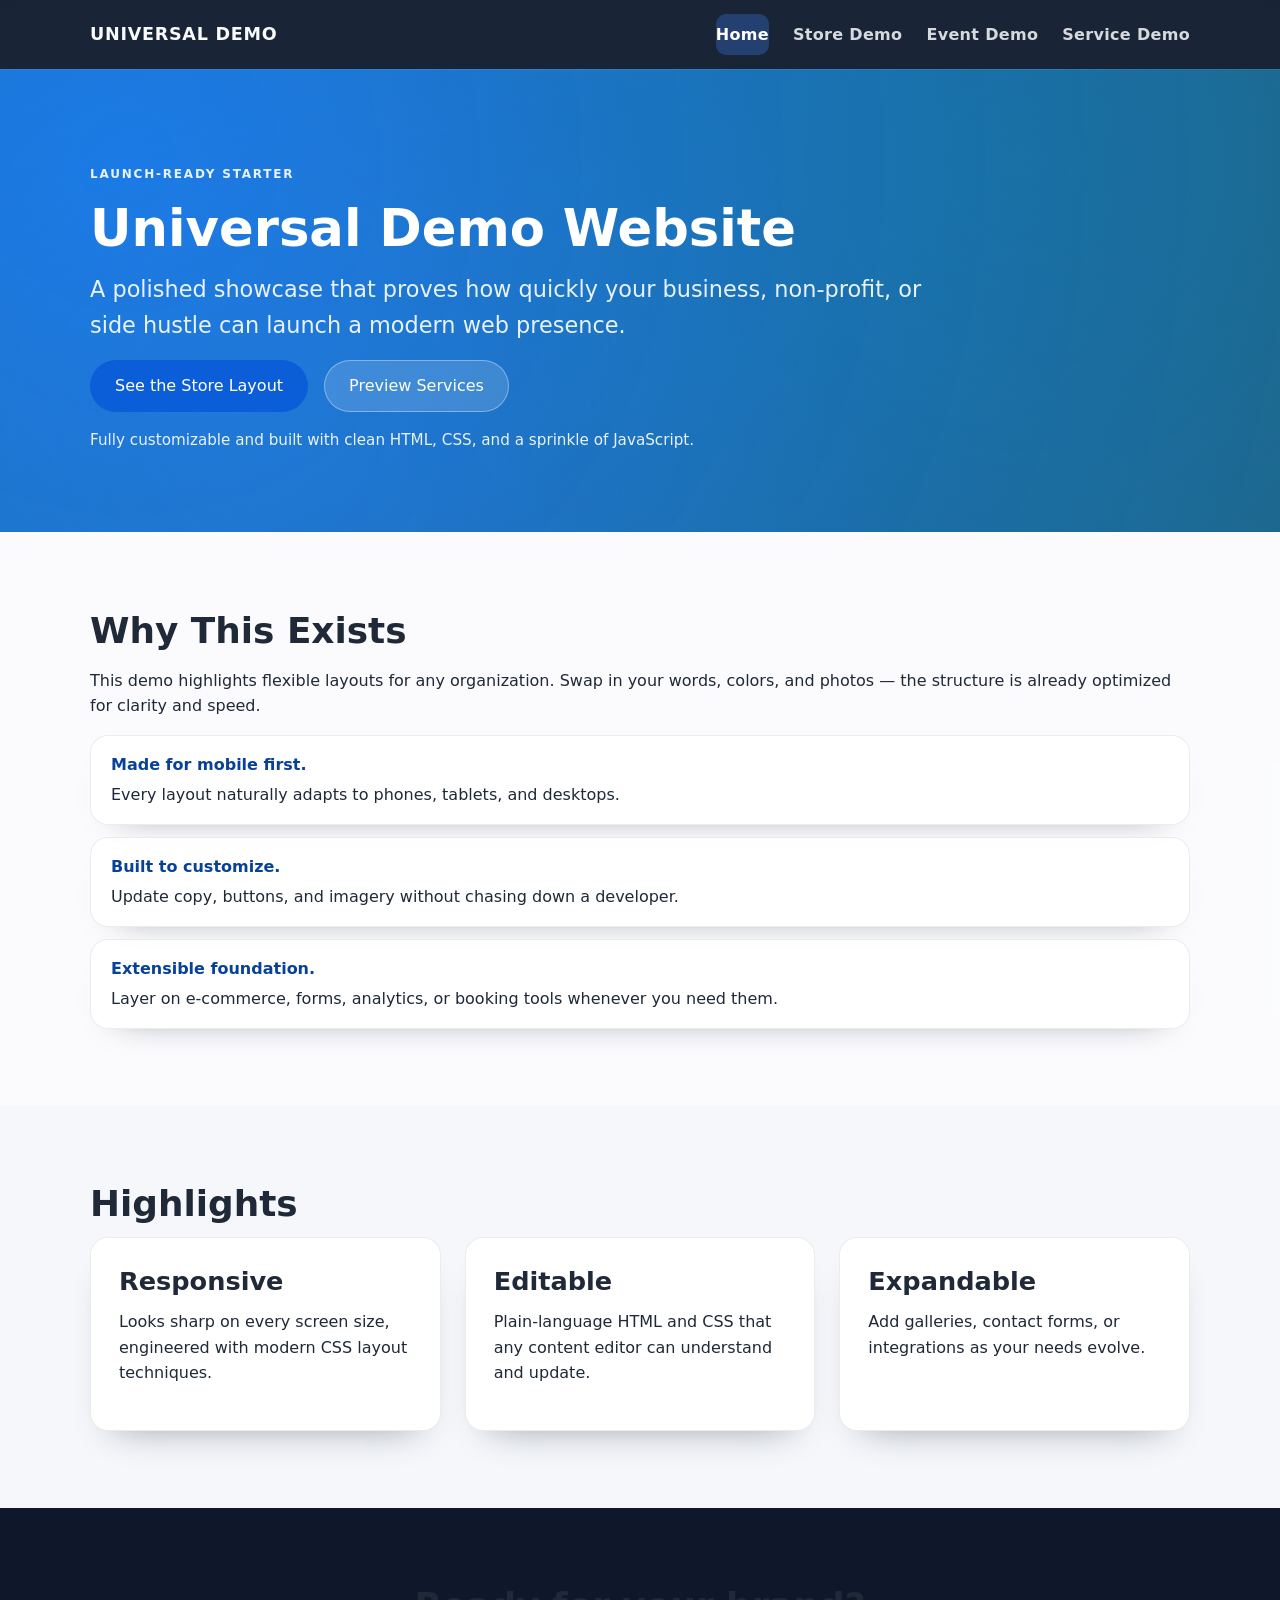
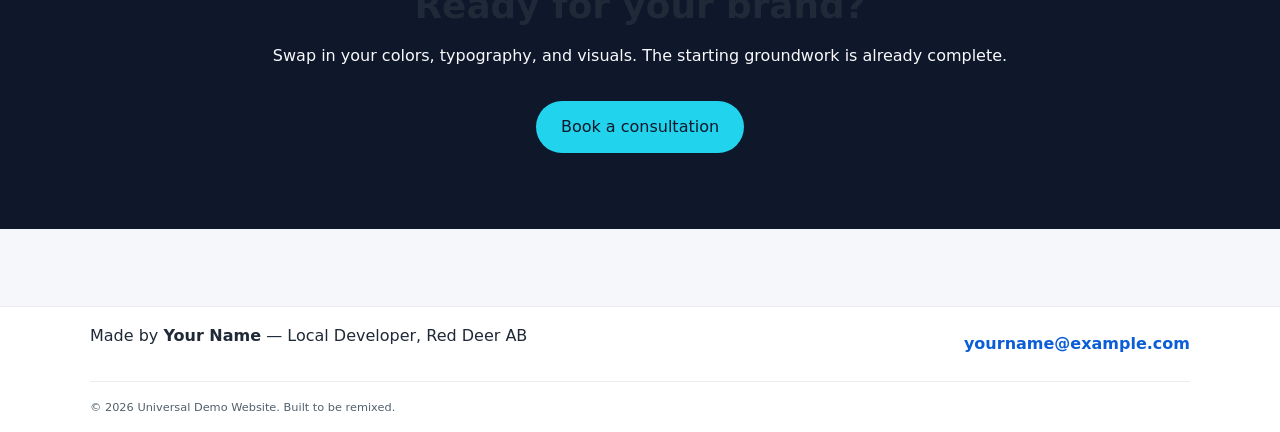
==== index.html @ 8e441f71 "initial creation of various pages." ====
<!doctype html>
<html lang="en">
<head>
  <meta charset="utf-8">
  <meta name="viewport" content="width=device-width, initial-scale=1">
  <meta name="description" content="A polished website starter showing how quickly your brand can launch a professional online presence.">
  <title>Universal Demo Website</title>
  <link rel="stylesheet" href="style.css">
</head>
<body class="page-home" data-page="home">
  <header class="site-header">
    <div class="container header-inner">
      <a class="brand" href="index.html">Universal Demo</a>
      <button class="nav-toggle" type="button" aria-expanded="false" aria-controls="primary-navigation">
        <span class="sr-only">Toggle navigation</span>
        <span class="nav-toggle-bar"></span>
        <span class="nav-toggle-bar"></span>
        <span class="nav-toggle-bar"></span>
      </button>
      <nav class="site-nav" id="primary-navigation">
        <a href="index.html" class="nav-link" data-page="home">Home</a>
        <a href="store.html" class="nav-link" data-page="store">Store Demo</a>
        <a href="event.html" class="nav-link" data-page="event">Event Demo</a>
        <a href="service.html" class="nav-link" data-page="service">Service Demo</a>
      </nav>
    </div>
  </header>

  <main>
    <section class="hero hero-home">
      <div class="container flow">
        <p class="eyebrow">Launch-ready starter</p>
        <h1>Universal Demo Website</h1>
        <p class="lead">A polished showcase that proves how quickly your business, non-profit, or side hustle can launch a modern web presence.</p>
        <div class="hero-actions">
          <a class="button primary" href="store.html">See the Store Layout</a>
          <a class="button ghost" href="service.html">Preview Services</a>
        </div>
        <p class="hero-note">Fully customizable and built with clean HTML, CSS, and a sprinkle of JavaScript.</p>
      </div>
    </section>

    <section class="section why">
      <div class="container flow">
        <h2>Why This Exists</h2>
        <p>This demo highlights flexible layouts for any organization. Swap in your words, colors, and photos — the structure is already optimized for clarity and speed.</p>
        <ul class="feature-list">
          <li><strong>Made for mobile first.</strong> Every layout naturally adapts to phones, tablets, and desktops.</li>
          <li><strong>Built to customize.</strong> Update copy, buttons, and imagery without chasing down a developer.</li>
          <li><strong>Extensible foundation.</strong> Layer on e-commerce, forms, analytics, or booking tools whenever you need them.</li>
        </ul>
      </div>
    </section>

    <section class="section features">
      <div class="container">
        <h2>Highlights</h2>
        <div class="grid">
          <div class="card">
            <h3>Responsive</h3>
            <p>Looks sharp on every screen size, engineered with modern CSS layout techniques.</p>
          </div>
          <div class="card">
            <h3>Editable</h3>
            <p>Plain-language HTML and CSS that any content editor can understand and update.</p>
          </div>
          <div class="card">
            <h3>Expandable</h3>
            <p>Add galleries, contact forms, or integrations as your needs evolve.</p>
          </div>
        </div>
      </div>
    </section>

    <section class="section callout">
      <div class="container flow">
        <h2>Ready for your brand?</h2>
        <p>Swap in your colors, typography, and visuals. The starting groundwork is already complete.</p>
        <a class="button primary" href="mailto:yourname@example.com">Book a consultation</a>
      </div>
    </section>
  </main>

  <footer class="site-footer">
    <div class="container footer-inner">
      <p>Made by <strong>Your Name</strong> — Local Developer, Red Deer AB</p>
      <a href="mailto:yourname@example.com" class="footer-link">yourname@example.com</a>
    </div>
    <div class="container footer-meta">
      <small>&copy; <span data-current-year></span> Universal Demo Website. Built to be remixed.</small>
    </div>
  </footer>

  <script src="script.js" defer></script>
</body>
</html>
---- style.css ----
:root {
  --font-base: "Inter", system-ui, -apple-system, "Segoe UI", sans-serif;
  --color-primary: #0b5ed7;
  --color-primary-dark: #084298;
  --color-accent: #f97316;
  --color-bg: #f5f7fb;
  --color-surface: #ffffff;
  --color-surface-muted: rgba(255, 255, 255, 0.08);
  --color-text: #1f2937;
  --color-muted: #52606d;
  --color-border: rgba(17, 24, 39, 0.08);
  --shadow-soft: 0 24px 50px -35px rgba(15, 23, 42, 0.65);
  --shadow-card: 0 20px 35px -25px rgba(17, 24, 39, 0.45);
  --radius-lg: 18px;
  --radius-md: 14px;
  --radius-sm: 10px;
  --space-section: clamp(3rem, 6vw, 5rem);
  --transition: 220ms ease;
}

*,
*::before,
*::after {
  box-sizing: border-box;
}

html {
  scroll-behavior: smooth;
}

body {
  margin: 0;
  min-height: 100vh;
  font-family: var(--font-base);
  line-height: 1.6;
  color: var(--color-text);
  background: var(--color-bg);
  -webkit-font-smoothing: antialiased;
}

h1,
h2,
h3,
h4,
h5 {
  font-weight: 700;
  color: var(--color-text);
  margin: 0 0 0.75rem;
  line-height: 1.2;
}

h1 {
  font-size: clamp(2.2rem, 3.5vw, 3.1rem);
}

h2 {
  font-size: clamp(1.8rem, 2.8vw, 2.4rem);
}

h3 {
  font-size: clamp(1.25rem, 2.2vw, 1.6rem);
}

p {
  margin: 0 0 1rem;
}

ul {
  margin: 0;
  padding-left: 1.2rem;
}

main {
  display: block;
}

img {
  max-width: 100%;
  display: block;
  border-radius: var(--radius-md);
}

a {
  color: inherit;
}

a:hover,
a:focus-visible {
  color: var(--color-primary);
}

button {
  font: inherit;
  cursor: pointer;
}

.sr-only {
  position: absolute;
  width: 1px;
  height: 1px;
  padding: 0;
  margin: -1px;
  overflow: hidden;
  clip: rect(0, 0, 0, 0);
  white-space: nowrap;
  border: 0;
}

.container {
  width: min(1100px, 100% - 2.5rem);
  margin: 0 auto;
}

.flow > * + * {
  margin-top: var(--flow-space, 1rem);
}

.eyebrow {
  text-transform: uppercase;
  letter-spacing: 0.15em;
  font-weight: 600;
  color: rgba(255, 255, 255, 0.8);
  font-size: 0.75rem;
}

.lead {
  font-size: clamp(1.1rem, 2vw + 0.5rem, 1.4rem);
  color: rgba(255, 255, 255, 0.88);
  max-width: 60ch;
}

.hero {
  padding: clamp(3rem, 8vw, 6rem) 0 clamp(2.5rem, 6vw, 4rem);
  background: linear-gradient(135deg, rgba(13, 110, 253, 0.95) 0%, rgba(37, 99, 235, 0.9) 100%);
  color: #fff;
}

.hero h1,
.hero h2,
.hero h3 {
  color: #fff;
}

.hero p,
.hero li {
  color: rgba(255, 255, 255, 0.9);
}

.hero-home {
  background: radial-gradient(circle at 10% 20%, rgba(14, 116, 228, 0.95), rgba(7, 89, 133, 0.9)),
              radial-gradient(circle at 90% 20%, rgba(248, 113, 113, 0.3), rgba(14, 116, 228, 0));
  position: relative;
  overflow: hidden;
}

.hero-sub {
  background: linear-gradient(135deg, rgba(14, 116, 228, 0.88), rgba(15, 118, 110, 0.8));
}

.hero .container {
  position: relative;
  z-index: 2;
}

.hero::after {
  content: "";
  position: absolute;
  inset: 0;
  background: radial-gradient(circle at 20% 80%, rgba(59, 130, 246, 0.25), transparent 55%),
              radial-gradient(circle at 80% 20%, rgba(8, 145, 178, 0.25), transparent 60%);
  opacity: 0.7;
}

.hero h1 {
  font-size: clamp(2.5rem, 4vw, 3.5rem);
  line-height: 1.1;
  margin: 0;
}

.hero-actions {
  display: flex;
  flex-wrap: wrap;
  gap: 0.75rem;
}

.hero-note {
  font-size: 0.95rem;
  color: rgba(255, 255, 255, 0.8);
}

.section {
  padding: var(--space-section) 0;
}

.section:nth-of-type(even) {
  background: rgba(255, 255, 255, 0.6);
}

.section.callout {
  background: #0f172a;
  color: #f8fafc;
  text-align: center;
}

.section.callout .button.primary {
  --button-bg: #22d3ee;
  --button-bg-hover: #0ea5e9;
  color: #0f172a;
}

.grid {
  display: grid;
  gap: 1.5rem;
  grid-template-columns: repeat(auto-fit, minmax(240px, 1fr));
}

.grid.two-column {
  grid-template-columns: repeat(auto-fit, minmax(260px, 1fr));
  align-items: stretch;
}

.feature-list {
  list-style: none;
  padding: 0;
  margin: 0;
  display: grid;
  gap: 0.75rem;
}

.feature-list li {
  background: rgba(255, 255, 255, 0.85);
  border: 1px solid rgba(15, 23, 42, 0.08);
  border-radius: var(--radius-lg);
  padding: 1rem 1.25rem;
  box-shadow: 0 16px 35px -30px rgba(15, 23, 42, 0.6);
}

.feature-list strong {
  color: var(--color-primary-dark);
  display: block;
  margin-bottom: 0.3rem;
}

.store-grid {
  align-items: stretch;
}

.sponsor-grid {
  grid-template-columns: repeat(auto-fit, minmax(180px, 1fr));
}

.card {
  background: var(--color-surface);
  border-radius: var(--radius-lg);
  padding: 1.75rem;
  box-shadow: var(--shadow-card);
  border: 1px solid var(--color-border);
}

.card h3 {
  margin-top: 0;
  margin-bottom: 0.75rem;
}

.product img {
  border-top-left-radius: calc(var(--radius-lg) - 2px);
  border-top-right-radius: calc(var(--radius-lg) - 2px);
  border-bottom-left-radius: 0;
  border-bottom-right-radius: 0;
}

.product-content {
  --flow-space: 0.75rem;
}

.product .price {
  font-weight: 700;
  color: var(--color-primary);
  font-size: 1.1rem;
}

.product .button {
  align-self: start;
}

.info-card {
  background: linear-gradient(160deg, rgba(14, 165, 233, 0.15), rgba(59, 130, 246, 0.35));
  border: 1px solid rgba(59, 130, 246, 0.25);
}

.media-card {
  padding: 0;
  overflow: hidden;
}

.media-card img {
  width: 100%;
  height: 100%;
  object-fit: cover;
  border-radius: var(--radius-lg);
}

.event-card {
  display: grid;
  gap: 1.5rem;
  align-items: center;
}

.event-card img {
  width: 100%;
  max-height: 360px;
  object-fit: cover;
}

.event-card-content {
  --flow-space: 1rem;
}

.event-meta {
  color: var(--color-muted);
}

.event-cta {
  display: flex;
  gap: 0.75rem;
  flex-wrap: wrap;
}

.timeline {
  list-style: none;
  padding: 0;
  margin: 0;
  border-left: 3px solid rgba(14, 116, 228, 0.2);
  padding-left: 1.5rem;
  display: grid;
  gap: 1.5rem;
}

.timeline li {
  display: grid;
  gap: 0.4rem;
  position: relative;
}

.timeline li::before {
  content: "";
  position: absolute;
  left: -2.05rem;
  top: 0.4rem;
  width: 12px;
  height: 12px;
  border-radius: 999px;
  background: var(--color-primary);
  box-shadow: 0 0 0 4px rgba(14, 116, 228, 0.15);
}

.timeline-time {
  font-weight: 600;
  color: var(--color-primary);
}

.checklist {
  list-style: none;
  padding: 0;
  margin: 0;
  display: grid;
  gap: 0.75rem;
}

.checklist li {
  padding-left: 1.75rem;
  position: relative;
}

.checklist li::before {
  content: "";
  position: absolute;
  left: 0;
  top: 0.3rem;
  width: 1.1rem;
  height: 1.1rem;
  border-radius: 999px;
  border: 2px solid var(--color-primary);
  background: rgba(14, 116, 228, 0.1);
}

.quote {
  font-style: italic;
  --flow-space: 0.75rem;
}

.quote cite {
  font-style: normal;
  display: block;
  color: var(--color-muted);
}

.sponsor-card {
  display: grid;
  place-content: center;
  font-weight: 600;
  color: var(--color-primary-dark);
  min-height: 90px;
  background: rgba(255, 255, 255, 0.9);
}

.button {
  --button-bg: rgba(255, 255, 255, 0.1);
  --button-bg-hover: rgba(255, 255, 255, 0.18);
  --button-color: inherit;
  display: inline-flex;
  align-items: center;
  justify-content: center;
  gap: 0.35rem;
  text-decoration: none;
  background: var(--button-bg);
  color: var(--button-color);
  padding: 0.75rem 1.5rem;
  border-radius: 999px;
  border: 1px solid transparent;
  transition: background-color var(--transition), color var(--transition), border-color var(--transition);
}

.button.primary {
  --button-bg: var(--color-primary);
  --button-bg-hover: var(--color-primary-dark);
  --button-color: #fff;
}

.button.ghost {
  --button-bg: rgba(255, 255, 255, 0.15);
  --button-bg-hover: rgba(255, 255, 255, 0.25);
  border-color: rgba(255, 255, 255, 0.35);
}

.button.small {
  padding: 0.55rem 1.25rem;
  font-size: 0.9rem;
}

.button:hover,
.button:focus-visible {
  background: var(--button-bg-hover);
  color: var(--button-color);
}

.button.primary:hover,
.button.primary:focus-visible {
  background: var(--button-bg-hover);
}

.button:focus-visible {
  outline: 2px solid var(--color-accent);
  outline-offset: 2px;
}

.site-header {
  position: sticky;
  top: 0;
  z-index: 50;
  background: rgba(2, 13, 34, 0.9);
  backdrop-filter: blur(12px);
  box-shadow: 0 1px 0 rgba(255, 255, 255, 0.08);
}

.header-inner {
  display: flex;
  align-items: center;
  gap: 1rem;
  padding: 0.85rem 0;
  justify-content: space-between;
  flex-wrap: wrap;
}

.brand {
  font-weight: 700;
  font-size: 1.1rem;
  letter-spacing: 0.04em;
  text-transform: uppercase;
  text-decoration: none;
  color: #f8fafc;
}

.nav-toggle {
  display: inline-flex;
  flex-direction: column;
  justify-content: center;
  align-items: center;
  width: 2.75rem;
  height: 2.75rem;
  border-radius: 50%;
  border: 1px solid rgba(255, 255, 255, 0.25);
  background: transparent;
  color: #f8fafc;
  gap: 0.35rem;
  transition: background var(--transition), border-color var(--transition);
}

.nav-toggle:hover,
.nav-toggle:focus-visible {
  background: rgba(255, 255, 255, 0.12);
  border-color: rgba(255, 255, 255, 0.4);
}

.nav-toggle-bar {
  width: 18px;
  height: 2px;
  border-radius: 999px;
  background: currentColor;
  transition: transform var(--transition), opacity var(--transition);
}

.nav-toggle[aria-expanded="true"] .nav-toggle-bar:nth-of-type(1) {
  transform: translateY(6px) rotate(45deg);
}

.nav-toggle[aria-expanded="true"] .nav-toggle-bar:nth-of-type(2) {
  opacity: 0;
}

.nav-toggle[aria-expanded="true"] .nav-toggle-bar:nth-of-type(3) {
  transform: translateY(-6px) rotate(-45deg);
}

.site-nav {
  display: none;
  flex-direction: column;
  gap: 0.75rem;
  background: rgba(4, 17, 46, 0.98);
  border-radius: var(--radius-lg);
  padding: 1rem;
  margin-left: auto;
  width: min(260px, 100%);
  box-shadow: var(--shadow-soft);
}

.site-nav.is-open {
  display: flex;
}

.nav-link {
  text-decoration: none;
  color: rgba(248, 250, 252, 0.85);
  font-weight: 600;
  letter-spacing: 0.02em;
  padding: 0.65rem 0.75rem;
  border-radius: var(--radius-sm);
  transition: background var(--transition), color var(--transition);
}

.nav-link:hover,
.nav-link:focus-visible {
  background: rgba(59, 130, 246, 0.18);
  color: #fff;
}

.nav-link.is-active,
.nav-link[aria-current="page"] {
  background: rgba(59, 130, 246, 0.3);
  color: #fff;
}

.footer-inner,
.footer-meta {
  padding: 1rem 0;
  display: flex;
  flex-wrap: wrap;
  justify-content: space-between;
  align-items: center;
  gap: 1rem;
}

.footer-meta {
  border-top: 1px solid rgba(15, 23, 42, 0.08);
  font-size: 0.85rem;
  color: var(--color-muted);
}

.footer-link {
  text-decoration: none;
  color: var(--color-primary);
  font-weight: 600;
}

.footer-link:hover,
.footer-link:focus-visible {
  color: var(--color-primary-dark);
}

.site-footer {
  background: #fff;
  border-top: 1px solid rgba(15, 23, 42, 0.08);
  margin-top: var(--space-section);
}

.contact-form {
  background: rgba(255, 255, 255, 0.92);
  border-radius: var(--radius-lg);
  padding: 2rem;
  border: 1px solid var(--color-border);
  box-shadow: var(--shadow-card);
  display: grid;
  gap: 1.5rem;
}

.form-grid {
  display: grid;
  gap: 1.25rem;
}

.form-grid label {
  display: grid;
  gap: 0.5rem;
  font-weight: 600;
  color: var(--color-muted);
}

.form-grid input,
.form-grid textarea {
  border-radius: var(--radius-sm);
  border: 1px solid rgba(15, 23, 42, 0.12);
  padding: 0.75rem 0.9rem;
  font-family: inherit;
  font-size: 1rem;
  transition: border-color var(--transition), box-shadow var(--transition);
}

.form-grid input:focus-visible,
.form-grid textarea:focus-visible {
  border-color: var(--color-primary);
  box-shadow: 0 0 0 3px rgba(14, 116, 228, 0.2);
  outline: none;
}

.form-grid .full-width {
  grid-column: 1 / -1;
}

.highlights .card {
  text-align: left;
}

@media (min-width: 768px) {
  .site-nav {
    display: flex;
    flex-direction: row;
    align-items: center;
    gap: 1.5rem;
    background: transparent;
    padding: 0;
    box-shadow: none;
    width: auto;
  }

  .nav-toggle {
    display: none;
  }

  .nav-link {
    padding: 0.5rem 0;
  }

  .hero-actions {
    gap: 1rem;
  }

  .event-card {
    grid-template-columns: 1.1fr 1fr;
  }

  .contact-form {
    padding: 2.5rem;
  }

  .form-grid {
    grid-template-columns: repeat(2, minmax(0, 1fr));
  }
}

@media (prefers-reduced-motion: reduce) {
  *,
  *::before,
  *::after {
    animation-duration: 1ms !important;
    animation-iteration-count: 1 !important;
    transition-duration: 1ms !important;
    scroll-behavior: auto !important;
  }
}
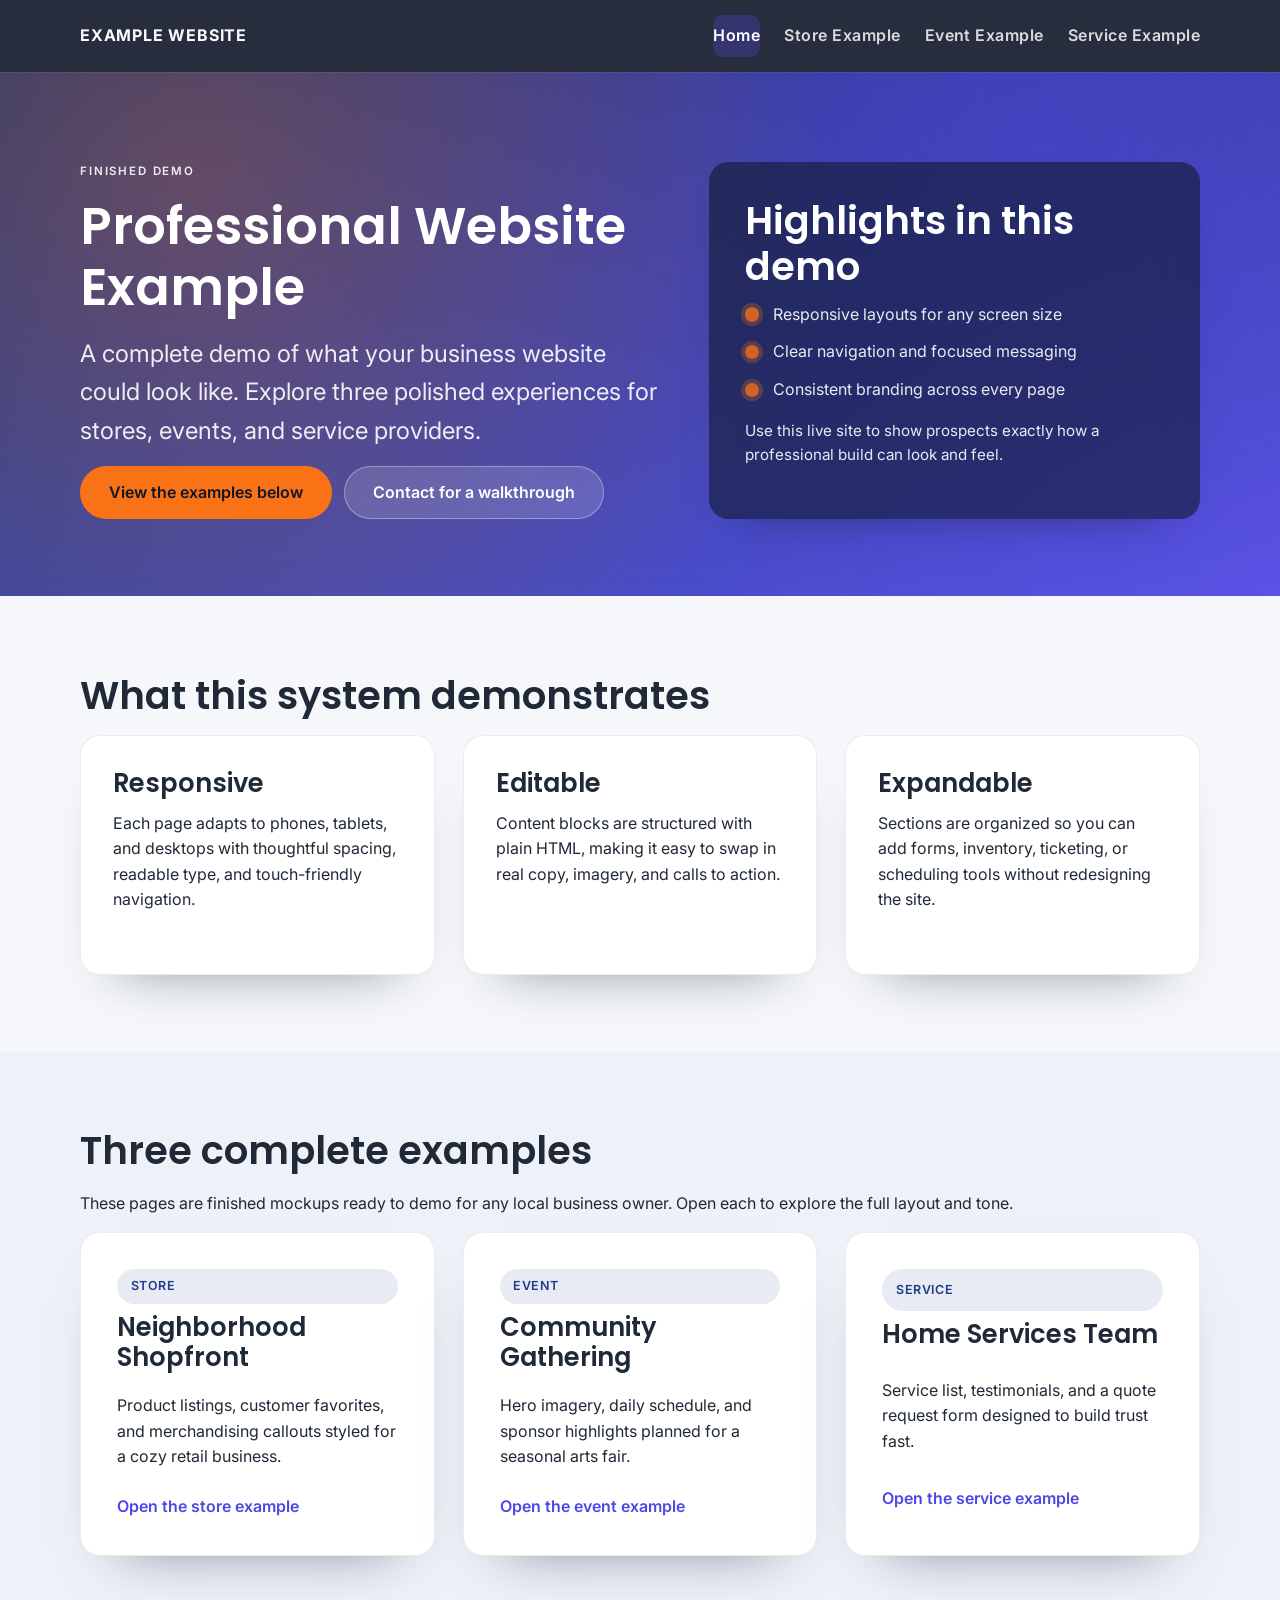
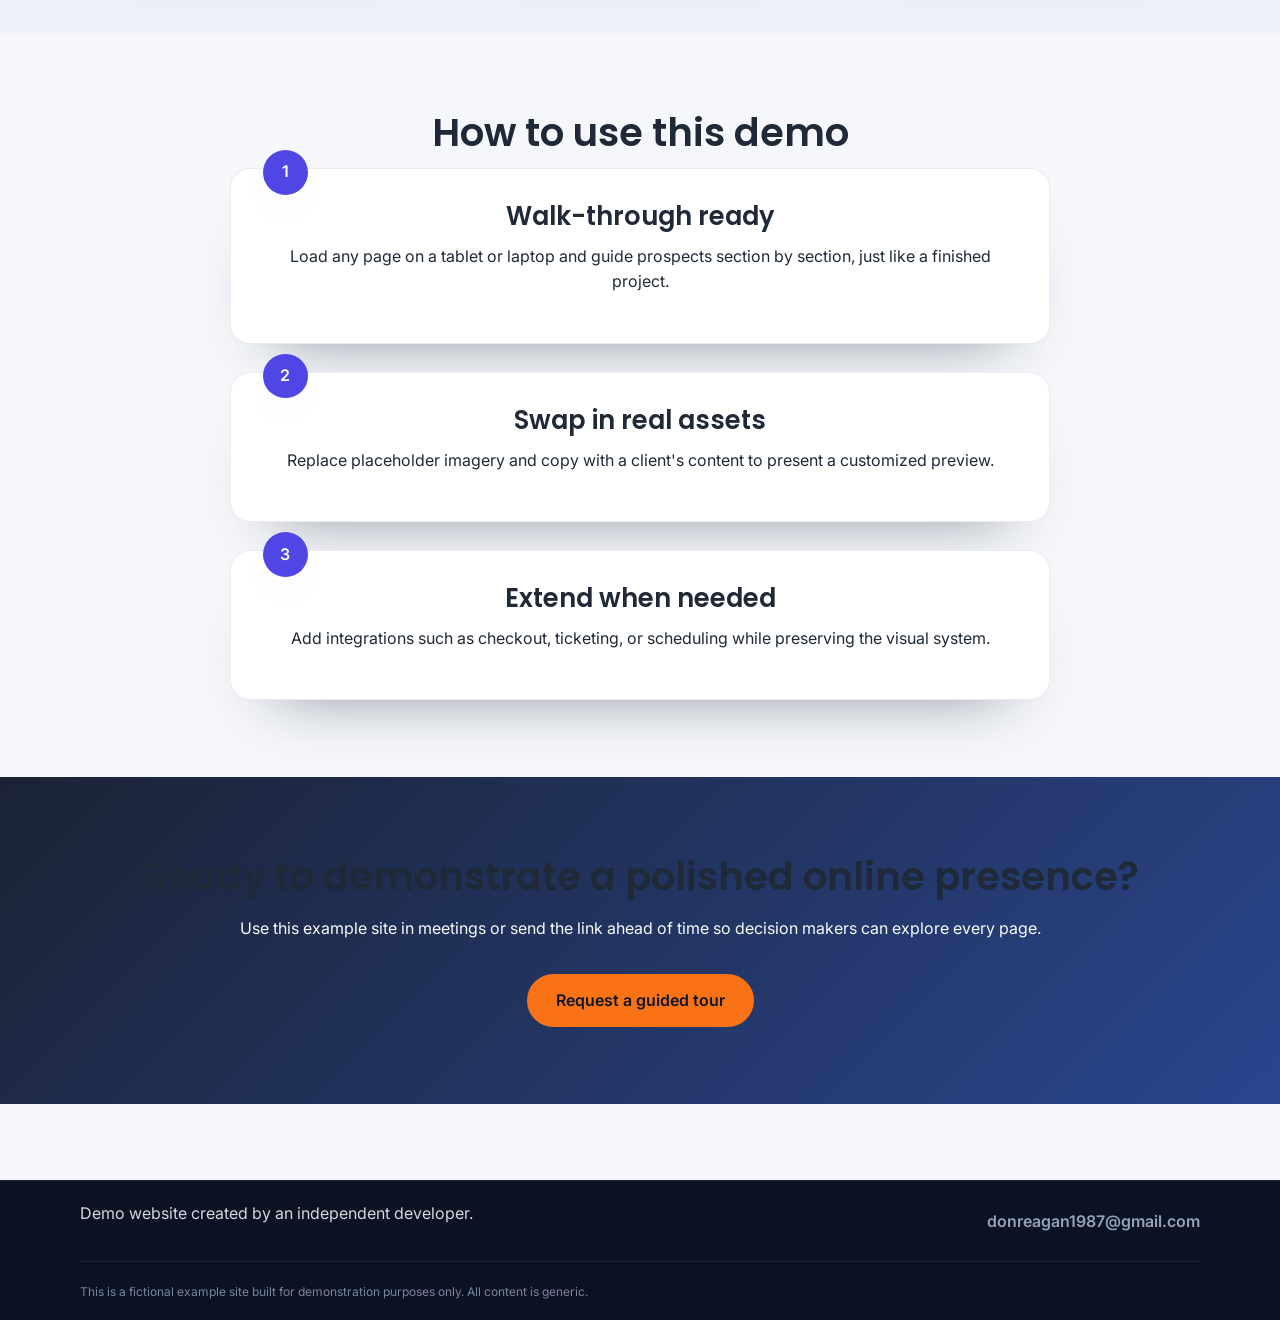
==== commit b4620590: "implemented various updates to ui and naming conventions. semi-final polish" ====
--- a/index.html
+++ b/index.html
@@ -3,14 +3,14 @@
 <head>
   <meta charset="utf-8">
   <meta name="viewport" content="width=device-width, initial-scale=1">
-  <meta name="description" content="A polished website starter showing how quickly your brand can launch a professional online presence.">
-  <title>Universal Demo Website</title>
+  <meta name="description" content="A finished multi-page example website demonstrating professional layouts for local businesses.">
+  <title>Professional Website Example</title>
   <link rel="stylesheet" href="style.css">
 </head>
 <body class="page-home" data-page="home">
   <header class="site-header">
     <div class="container header-inner">
-      <a class="brand" href="index.html">Universal Demo</a>
+      <a class="brand" href="index.html">Example Website</a>
       <button class="nav-toggle" type="button" aria-expanded="false" aria-controls="primary-navigation">
         <span class="sr-only">Toggle navigation</span>
         <span class="nav-toggle-bar"></span>
@@ -19,75 +19,122 @@
       </button>
       <nav class="site-nav" id="primary-navigation">
         <a href="index.html" class="nav-link" data-page="home">Home</a>
-        <a href="store.html" class="nav-link" data-page="store">Store Demo</a>
-        <a href="event.html" class="nav-link" data-page="event">Event Demo</a>
-        <a href="service.html" class="nav-link" data-page="service">Service Demo</a>
+        <a href="store.html" class="nav-link" data-page="store">Store Example</a>
+        <a href="event.html" class="nav-link" data-page="event">Event Example</a>
+        <a href="service.html" class="nav-link" data-page="service">Service Example</a>
       </nav>
     </div>
   </header>
 
   <main>
     <section class="hero hero-home">
-      <div class="container flow">
-        <p class="eyebrow">Launch-ready starter</p>
-        <h1>Universal Demo Website</h1>
-        <p class="lead">A polished showcase that proves how quickly your business, non-profit, or side hustle can launch a modern web presence.</p>
-        <div class="hero-actions">
-          <a class="button primary" href="store.html">See the Store Layout</a>
-          <a class="button ghost" href="service.html">Preview Services</a>
+      <div class="container hero-layout" data-animate="fade-up">
+        <div class="hero-copy flow">
+          <p class="eyebrow">Finished demo</p>
+          <h1>Professional Website Example</h1>
+          <p class="lead">A complete demo of what your business website could look like. Explore three polished experiences for stores, events, and service providers.</p>
+          <div class="hero-actions">
+            <a class="button primary" href="#examples">View the examples below</a>
+            <a class="button ghost" href="mailto:donreagan1987@gmail.com?subject=Website%20Contact">Contact for a walkthrough</a>
+          </div>
         </div>
-        <p class="hero-note">Fully customizable and built with clean HTML, CSS, and a sprinkle of JavaScript.</p>
-      </div>
-    </section>
-
-    <section class="section why">
-      <div class="container flow">
-        <h2>Why This Exists</h2>
-        <p>This demo highlights flexible layouts for any organization. Swap in your words, colors, and photos — the structure is already optimized for clarity and speed.</p>
-        <ul class="feature-list">
-          <li><strong>Made for mobile first.</strong> Every layout naturally adapts to phones, tablets, and desktops.</li>
-          <li><strong>Built to customize.</strong> Update copy, buttons, and imagery without chasing down a developer.</li>
-          <li><strong>Extensible foundation.</strong> Layer on e-commerce, forms, analytics, or booking tools whenever you need them.</li>
-        </ul>
-      </div>
-    </section>
-
-    <section class="section features">
-      <div class="container">
-        <h2>Highlights</h2>
-        <div class="grid">
-          <div class="card">
-            <h3>Responsive</h3>
-            <p>Looks sharp on every screen size, engineered with modern CSS layout techniques.</p>
-          </div>
-          <div class="card">
-            <h3>Editable</h3>
-            <p>Plain-language HTML and CSS that any content editor can understand and update.</p>
-          </div>
-          <div class="card">
-            <h3>Expandable</h3>
-            <p>Add galleries, contact forms, or integrations as your needs evolve.</p>
+        <div class="hero-card" data-animate="fade-up" data-animate-delay="140">
+          <div class="hero-card-inner flow">
+            <h2>Highlights in this demo</h2>
+            <ul class="hero-highlights">
+              <li>Responsive layouts for any screen size</li>
+              <li>Clear navigation and focused messaging</li>
+              <li>Consistent branding across every page</li>
+            </ul>
+            <p class="hero-meta">Use this live site to show prospects exactly how a professional build can look and feel.</p>
           </div>
         </div>
       </div>
     </section>
 
-    <section class="section callout">
+    <section class="section" data-animate="fade-up">
       <div class="container flow">
-        <h2>Ready for your brand?</h2>
-        <p>Swap in your colors, typography, and visuals. The starting groundwork is already complete.</p>
-        <a class="button primary" href="mailto:yourname@example.com">Book a consultation</a>
+        <h2>What this system demonstrates</h2>
+        <div class="grid trio">
+          <article class="card service-card">
+            <h3>Responsive</h3>
+            <p>Each page adapts to phones, tablets, and desktops with thoughtful spacing, readable type, and touch-friendly navigation.</p>
+          </article>
+          <article class="card service-card">
+            <h3>Editable</h3>
+            <p>Content blocks are structured with plain HTML, making it easy to swap in real copy, imagery, and calls to action.</p>
+          </article>
+          <article class="card service-card">
+            <h3>Expandable</h3>
+            <p>Sections are organized so you can add forms, inventory, ticketing, or scheduling tools without redesigning the site.</p>
+          </article>
+        </div>
+      </div>
+    </section>
+
+    <section id="examples" class="section section-alt" data-animate="fade-up">
+      <div class="container flow">
+        <h2>Three complete examples</h2>
+        <p>These pages are finished mockups ready to demo for any local business owner. Open each to explore the full layout and tone.</p>
+        <div class="grid case-grid">
+          <a class="card case-card" href="store.html">
+            <span class="case-tag">Store</span>
+            <h3>Neighborhood Shopfront</h3>
+            <p>Product listings, customer favorites, and merchandising callouts styled for a cozy retail business.</p>
+            <span class="case-link">Open the store example</span>
+          </a>
+          <a class="card case-card" href="event.html">
+            <span class="case-tag">Event</span>
+            <h3>Community Gathering</h3>
+            <p>Hero imagery, daily schedule, and sponsor highlights planned for a seasonal arts fair.</p>
+            <span class="case-link">Open the event example</span>
+          </a>
+          <a class="card case-card" href="service.html">
+            <span class="case-tag">Service</span>
+            <h3>Home Services Team</h3>
+            <p>Service list, testimonials, and a quote request form designed to build trust fast.</p>
+            <span class="case-link">Open the service example</span>
+          </a>
+        </div>
+      </div>
+    </section>
+
+    <section class="section" data-animate="fade-up">
+      <div class="container flow process">
+        <h2>How to use this demo</h2>
+        <ol class="process-list">
+          <li>
+            <h3>Walk-through ready</h3>
+            <p>Load any page on a tablet or laptop and guide prospects section by section, just like a finished project.</p>
+          </li>
+          <li>
+            <h3>Swap in real assets</h3>
+            <p>Replace placeholder imagery and copy with a client&apos;s content to present a customized preview.</p>
+          </li>
+          <li>
+            <h3>Extend when needed</h3>
+            <p>Add integrations such as checkout, ticketing, or scheduling while preserving the visual system.</p>
+          </li>
+        </ol>
+      </div>
+    </section>
+
+    <section class="section callout" data-animate="fade-up">
+      <div class="container flow">
+        <h2>Ready to demonstrate a polished online presence?</h2>
+        <p>Use this example site in meetings or send the link ahead of time so decision makers can explore every page.</p>
+        <a class="button primary" href="mailto:donreagan1987@gmail.com?subject=Website%20Contact">Request a guided tour</a>
       </div>
     </section>
   </main>
 
   <footer class="site-footer">
     <div class="container footer-inner">
-      <p>Made by <strong>Your Name</strong> — Local Developer, Red Deer AB</p>
-      <a href="mailto:yourname@example.com" class="footer-link">yourname@example.com</a>
+      <p>Demo website created by an independent developer.</p>
+      <a href="mailto:donreagan1987@gmail.com?subject=Website%20Contact" class="footer-link">donreagan1987@gmail.com</a>
     </div>
     <div class="container footer-meta">
-      <small>&copy; <span data-current-year></span> Universal Demo Website. Built to be remixed.</small>
+      <small>This is a fictional example site built for demonstration purposes only. All content is generic.</small>
     </div>
   </footer>
 
--- a/style.css
+++ b/style.css
@@ -1,21 +1,26 @@
+@import url("https://fonts.googleapis.com/css2?family=Inter:wght@400;500;600;700&family=Poppins:wght@600;700&display=swap");
+
 :root {
   --font-base: "Inter", system-ui, -apple-system, "Segoe UI", sans-serif;
-  --color-primary: #0b5ed7;
-  --color-primary-dark: #084298;
+  --font-heading: "Poppins", "Inter", system-ui, -apple-system, "Segoe UI", sans-serif;
+  --color-primary: #1f3c88;
+  --color-primary-dark: #162b63;
   --color-accent: #f97316;
+  --color-secondary: #4f46e5;
   --color-bg: #f5f7fb;
   --color-surface: #ffffff;
-  --color-surface-muted: rgba(255, 255, 255, 0.08);
+  --color-surface-alt: #eef1f8;
   --color-text: #1f2937;
-  --color-muted: #52606d;
-  --color-border: rgba(17, 24, 39, 0.08);
-  --shadow-soft: 0 24px 50px -35px rgba(15, 23, 42, 0.65);
-  --shadow-card: 0 20px 35px -25px rgba(17, 24, 39, 0.45);
-  --radius-lg: 18px;
+  --color-muted: #5c6475;
+  --color-border: rgba(15, 23, 42, 0.08);
+  --shadow-soft: 0 35px 65px -45px rgba(15, 23, 42, 0.55);
+  --shadow-card: 0 30px 55px -40px rgba(15, 23, 42, 0.55);
+  --radius-lg: 20px;
   --radius-md: 14px;
   --radius-sm: 10px;
   --space-section: clamp(3rem, 6vw, 5rem);
-  --transition: 220ms ease;
+  --transition-duration: 220ms;
+  --transition-ease: cubic-bezier(0.33, 1, 0.68, 1);
 }
 
 *,
@@ -38,27 +43,38 @@
   -webkit-font-smoothing: antialiased;
 }
 
+main {
+  display: block;
+}
+
+img {
+  max-width: 100%;
+  display: block;
+  border-radius: var(--radius-md);
+}
+
 h1,
 h2,
 h3,
 h4,
 h5 {
-  font-weight: 700;
+  font-family: var(--font-heading);
+  font-weight: 600;
   color: var(--color-text);
   margin: 0 0 0.75rem;
   line-height: 1.2;
 }
 
 h1 {
-  font-size: clamp(2.2rem, 3.5vw, 3.1rem);
+  font-size: clamp(2.4rem, 4vw, 3.3rem);
 }
 
 h2 {
-  font-size: clamp(1.8rem, 2.8vw, 2.4rem);
+  font-size: clamp(2rem, 3vw, 2.4rem);
 }
 
 h3 {
-  font-size: clamp(1.25rem, 2.2vw, 1.6rem);
+  font-size: clamp(1.3rem, 2.3vw, 1.6rem);
 }
 
 p {
@@ -70,18 +86,14 @@
   padding-left: 1.2rem;
 }
 
-main {
-  display: block;
-}
-
-img {
-  max-width: 100%;
-  display: block;
-  border-radius: var(--radius-md);
+ol {
+  margin: 0;
+  padding-left: 1.2rem;
 }
 
 a {
   color: inherit;
+  text-decoration: none;
 }
 
 a:hover,
@@ -107,7 +119,7 @@
 }
 
 .container {
-  width: min(1100px, 100% - 2.5rem);
+  width: min(1120px, 100% - 2.5rem);
   margin: 0 auto;
 }
 
@@ -117,22 +129,44 @@
 
 .eyebrow {
   text-transform: uppercase;
-  letter-spacing: 0.15em;
+  letter-spacing: 0.16em;
   font-weight: 600;
   color: rgba(255, 255, 255, 0.8);
-  font-size: 0.75rem;
+  font-size: 0.72rem;
 }
 
 .lead {
-  font-size: clamp(1.1rem, 2vw + 0.5rem, 1.4rem);
-  color: rgba(255, 255, 255, 0.88);
+  font-size: clamp(1.2rem, 2.2vw, 1.5rem);
+  color: rgba(255, 255, 255, 0.9);
   max-width: 60ch;
 }
 
 .hero {
-  padding: clamp(3rem, 8vw, 6rem) 0 clamp(2.5rem, 6vw, 4rem);
-  background: linear-gradient(135deg, rgba(13, 110, 253, 0.95) 0%, rgba(37, 99, 235, 0.9) 100%);
+  position: relative;
+  padding: clamp(3rem, 7vw, 6rem) 0 clamp(3rem, 6vw, 5rem);
+  background: linear-gradient(135deg, rgba(31, 60, 136, 0.98), rgba(79, 70, 229, 0.92));
   color: #fff;
+  overflow: hidden;
+}
+
+.hero::after {
+  content: "";
+  position: absolute;
+  inset: 0;
+  background:
+    radial-gradient(circle at 15% 20%, rgba(249, 115, 22, 0.32), transparent 55%),
+    radial-gradient(circle at 80% 10%, rgba(79, 70, 229, 0.45), transparent 60%),
+    linear-gradient(180deg, rgba(15, 23, 42, 0.25), rgba(15, 23, 42, 0));
+  opacity: 0.9;
+}
+
+.hero-sub {
+  background: linear-gradient(135deg, rgba(31, 60, 136, 0.95), rgba(56, 189, 248, 0.75));
+}
+
+.hero .container {
+  position: relative;
+  z-index: 2;
 }
 
 .hero h1,
@@ -146,35 +180,65 @@
   color: rgba(255, 255, 255, 0.9);
 }
 
-.hero-home {
-  background: radial-gradient(circle at 10% 20%, rgba(14, 116, 228, 0.95), rgba(7, 89, 133, 0.9)),
-              radial-gradient(circle at 90% 20%, rgba(248, 113, 113, 0.3), rgba(14, 116, 228, 0));
+.hero-layout {
+  display: grid;
+  gap: 2.5rem;
+  grid-template-columns: repeat(auto-fit, minmax(280px, 1fr));
+  align-items: stretch;
+}
+
+.hero-card {
+  background: rgba(15, 23, 42, 0.35);
+  border-radius: var(--radius-lg);
+  box-shadow: 0 25px 45px -38px rgba(15, 23, 42, 0.7);
+  backdrop-filter: blur(18px);
+}
+
+.hero-card-inner {
+  padding: 2.25rem;
+  background: rgba(15, 23, 42, 0.35);
+  border-radius: var(--radius-lg);
+}
+
+.hero-highlights {
+  list-style: none;
+  padding: 0;
+  margin: 0;
+  display: grid;
+  gap: 0.75rem;
+}
+
+.hero-highlights li {
   position: relative;
-  overflow: hidden;
-}
-
-.hero-sub {
-  background: linear-gradient(135deg, rgba(14, 116, 228, 0.88), rgba(15, 118, 110, 0.8));
-}
-
-.hero .container {
-  position: relative;
-  z-index: 2;
-}
-
-.hero::after {
+  padding-left: 1.75rem;
+}
+
+.hero-highlights li::before {
   content: "";
   position: absolute;
-  inset: 0;
-  background: radial-gradient(circle at 20% 80%, rgba(59, 130, 246, 0.25), transparent 55%),
-              radial-gradient(circle at 80% 20%, rgba(8, 145, 178, 0.25), transparent 60%);
-  opacity: 0.7;
-}
-
-.hero h1 {
-  font-size: clamp(2.5rem, 4vw, 3.5rem);
-  line-height: 1.1;
-  margin: 0;
+  left: 0;
+  top: 0.35rem;
+  width: 0.9rem;
+  height: 0.9rem;
+  border-radius: 999px;
+  background: rgba(249, 115, 22, 0.8);
+  box-shadow: 0 0 0 4px rgba(249, 115, 22, 0.25);
+}
+
+.hero-meta {
+  color: rgba(235, 244, 255, 0.9);
+  font-size: 0.95rem;
+}
+
+.note {
+  font-size: 0.95rem;
+  color: var(--color-muted);
+  max-width: 72ch;
+}
+
+.note a {
+  color: var(--color-primary);
+  text-decoration: underline;
 }
 
 .hero-actions {
@@ -183,83 +247,164 @@
   gap: 0.75rem;
 }
 
-.hero-note {
-  font-size: 0.95rem;
-  color: rgba(255, 255, 255, 0.8);
-}
-
 .section {
   padding: var(--space-section) 0;
 }
 
-.section:nth-of-type(even) {
-  background: rgba(255, 255, 255, 0.6);
+.section.section-alt {
+  background: var(--color-surface-alt);
 }
 
 .section.callout {
-  background: #0f172a;
+  background: linear-gradient(135deg, rgba(15, 23, 42, 0.95), rgba(31, 60, 136, 0.95));
   color: #f8fafc;
   text-align: center;
 }
 
 .section.callout .button.primary {
-  --button-bg: #22d3ee;
-  --button-bg-hover: #0ea5e9;
-  color: #0f172a;
+  --button-bg: #f97316;
+  --button-bg-hover: #e76005;
+  --button-color: #0f172a;
 }
 
 .grid {
   display: grid;
-  gap: 1.5rem;
+  gap: 1.75rem;
+  grid-template-columns: repeat(auto-fit, minmax(260px, 1fr));
+}
+
+.grid.two-column {
+  grid-template-columns: repeat(auto-fit, minmax(280px, 1fr));
+  align-items: center;
+}
+
+.grid.trio {
   grid-template-columns: repeat(auto-fit, minmax(240px, 1fr));
 }
 
-.grid.two-column {
-  grid-template-columns: repeat(auto-fit, minmax(260px, 1fr));
-  align-items: stretch;
-}
-
-.feature-list {
+.card {
+  background: var(--color-surface);
+  border-radius: var(--radius-lg);
+  padding: 2rem;
+  box-shadow: var(--shadow-card);
+  border: 1px solid var(--color-border);
+  transition: transform var(--transition-duration) var(--transition-ease), box-shadow var(--transition-duration) var(--transition-ease);
+}
+
+.card:hover,
+.card:focus-within {
+  transform: translateY(-4px);
+  box-shadow: 0 42px 65px -50px rgba(15, 23, 42, 0.8);
+}
+
+.service-card {
+  min-height: 240px;
+}
+
+.case-grid {
+  grid-template-columns: repeat(auto-fit, minmax(280px, 1fr));
+}
+
+.case-card {
+  display: grid;
+  gap: 0.5rem;
+  padding: 2.25rem;
+  position: relative;
+  isolation: isolate;
+}
+
+.case-card::after {
+  content: "";
+  position: absolute;
+  inset: 0;
+  border-radius: inherit;
+  background: linear-gradient(135deg, rgba(31, 60, 136, 0.1), rgba(79, 70, 229, 0.18));
+  z-index: -1;
+  opacity: 0;
+  transition: opacity var(--transition-duration) var(--transition-ease);
+}
+
+.case-card:hover::after,
+.case-card:focus-visible::after {
+  opacity: 1;
+}
+
+.case-tag {
+  display: inline-flex;
+  align-items: center;
+  gap: 0.35rem;
+  padding: 0.45rem 0.85rem;
+  border-radius: 999px;
+  background: rgba(31, 60, 136, 0.1);
+  color: var(--color-primary);
+  font-size: 0.78rem;
+  font-weight: 600;
+  letter-spacing: 0.05em;
+  text-transform: uppercase;
+}
+
+.case-link {
+  font-weight: 600;
+  color: var(--color-secondary);
+}
+
+.process {
+  text-align: center;
+  max-width: 820px;
+}
+
+.process-list {
+  display: grid;
+  gap: 1.75rem;
   list-style: none;
   padding: 0;
   margin: 0;
-  display: grid;
-  gap: 0.75rem;
-}
-
-.feature-list li {
-  background: rgba(255, 255, 255, 0.85);
-  border: 1px solid rgba(15, 23, 42, 0.08);
+  counter-reset: step;
+}
+
+.process-list li {
+  position: relative;
+  padding: 2rem;
+  background: var(--color-surface);
   border-radius: var(--radius-lg);
-  padding: 1rem 1.25rem;
-  box-shadow: 0 16px 35px -30px rgba(15, 23, 42, 0.6);
-}
-
-.feature-list strong {
-  color: var(--color-primary-dark);
+  border: 1px solid var(--color-border);
+  box-shadow: var(--shadow-soft);
+}
+
+.process-list li::before {
+  counter-increment: step;
+  content: counter(step);
+  position: absolute;
+  left: 2rem;
+  top: -1.2rem;
+  width: 2.8rem;
+  height: 2.8rem;
+  border-radius: 999px;
+  display: grid;
+  place-content: center;
+  background: var(--color-secondary);
+  color: #fff;
+  font-weight: 600;
+  box-shadow: 0 18px 35px -20px rgba(79, 70, 229, 0.8);
+}
+
+.testimonial-grid {
+  grid-template-columns: repeat(auto-fit, minmax(280px, 1fr));
+}
+
+.quote {
+  font-style: italic;
+  --flow-space: 0.75rem;
+}
+
+.quote cite {
   display: block;
-  margin-bottom: 0.3rem;
+  font-style: normal;
+  color: var(--color-muted);
 }
 
 .store-grid {
   align-items: stretch;
-}
-
-.sponsor-grid {
-  grid-template-columns: repeat(auto-fit, minmax(180px, 1fr));
-}
-
-.card {
-  background: var(--color-surface);
-  border-radius: var(--radius-lg);
-  padding: 1.75rem;
-  box-shadow: var(--shadow-card);
-  border: 1px solid var(--color-border);
-}
-
-.card h3 {
-  margin-top: 0;
-  margin-bottom: 0.75rem;
 }
 
 .product img {
@@ -267,9 +412,11 @@
   border-top-right-radius: calc(var(--radius-lg) - 2px);
   border-bottom-left-radius: 0;
   border-bottom-right-radius: 0;
-}
-
-.product-content {
+  max-height: 220px;
+  object-fit: cover;
+}
+
+.product .product-content {
   --flow-space: 0.75rem;
 }
 
@@ -284,8 +431,8 @@
 }
 
 .info-card {
-  background: linear-gradient(160deg, rgba(14, 165, 233, 0.15), rgba(59, 130, 246, 0.35));
-  border: 1px solid rgba(59, 130, 246, 0.25);
+  background: linear-gradient(160deg, rgba(31, 60, 136, 0.12), rgba(79, 70, 229, 0.2));
+  border: 1px solid rgba(31, 60, 136, 0.25);
 }
 
 .media-card {
@@ -302,7 +449,7 @@
 
 .event-card {
   display: grid;
-  gap: 1.5rem;
+  gap: 1.75rem;
   align-items: center;
 }
 
@@ -310,6 +457,7 @@
   width: 100%;
   max-height: 360px;
   object-fit: cover;
+  border-radius: var(--radius-lg);
 }
 
 .event-card-content {
@@ -330,28 +478,26 @@
   list-style: none;
   padding: 0;
   margin: 0;
-  border-left: 3px solid rgba(14, 116, 228, 0.2);
-  padding-left: 1.5rem;
-  display: grid;
-  gap: 1.5rem;
+  border-left: 3px solid rgba(31, 60, 136, 0.18);
+  padding-left: 1.6rem;
+  display: grid;
+  gap: 1.6rem;
 }
 
 .timeline li {
-  display: grid;
-  gap: 0.4rem;
   position: relative;
 }
 
 .timeline li::before {
   content: "";
   position: absolute;
-  left: -2.05rem;
-  top: 0.4rem;
-  width: 12px;
-  height: 12px;
+  left: -2rem;
+  top: 0.55rem;
+  width: 1rem;
+  height: 1rem;
   border-radius: 999px;
-  background: var(--color-primary);
-  box-shadow: 0 0 0 4px rgba(14, 116, 228, 0.15);
+  background: var(--color-secondary);
+  box-shadow: 0 0 0 5px rgba(79, 70, 229, 0.15);
 }
 
 .timeline-time {
@@ -359,54 +505,66 @@
   color: var(--color-primary);
 }
 
+.feature-list,
 .checklist {
   list-style: none;
   padding: 0;
   margin: 0;
   display: grid;
-  gap: 0.75rem;
-}
-
+  gap: 0.85rem;
+}
+
+.feature-list li,
 .checklist li {
-  padding-left: 1.75rem;
+  background: rgba(255, 255, 255, 0.85);
+  border-radius: var(--radius-lg);
+  padding: 1rem 1.25rem;
+  border: 1px solid rgba(15, 23, 42, 0.06);
+  box-shadow: 0 18px 35px -32px rgba(15, 23, 42, 0.6);
   position: relative;
-}
-
+  padding-left: 3rem;
+}
+
+.feature-list li::before,
 .checklist li::before {
   content: "";
   position: absolute;
-  left: 0;
-  top: 0.3rem;
-  width: 1.1rem;
-  height: 1.1rem;
+  left: 1.25rem;
+  top: 1.2rem;
+  width: 1.05rem;
+  height: 1.05rem;
   border-radius: 999px;
-  border: 2px solid var(--color-primary);
-  background: rgba(14, 116, 228, 0.1);
-}
-
-.quote {
-  font-style: italic;
-  --flow-space: 0.75rem;
-}
-
-.quote cite {
-  font-style: normal;
+  border: 2px solid var(--color-secondary);
+  background: rgba(79, 70, 229, 0.1);
+}
+
+.feature-list strong {
+  color: var(--color-primary);
   display: block;
-  color: var(--color-muted);
+  margin-bottom: 0.25rem;
+}
+
+.sponsor-grid {
+  grid-template-columns: repeat(auto-fit, minmax(180px, 1fr));
 }
 
 .sponsor-card {
   display: grid;
   place-content: center;
+  padding: 1.75rem;
   font-weight: 600;
   color: var(--color-primary-dark);
-  min-height: 90px;
   background: rgba(255, 255, 255, 0.9);
+  transition: transform var(--transition-duration) var(--transition-ease);
+}
+
+.sponsor-card:hover {
+  transform: translateY(-6px);
 }
 
 .button {
-  --button-bg: rgba(255, 255, 255, 0.1);
-  --button-bg-hover: rgba(255, 255, 255, 0.18);
+  --button-bg: rgba(255, 255, 255, 0.12);
+  --button-bg-hover: rgba(255, 255, 255, 0.2);
   --button-color: inherit;
   display: inline-flex;
   align-items: center;
@@ -415,26 +573,27 @@
   text-decoration: none;
   background: var(--button-bg);
   color: var(--button-color);
-  padding: 0.75rem 1.5rem;
+  padding: 0.8rem 1.75rem;
   border-radius: 999px;
   border: 1px solid transparent;
-  transition: background-color var(--transition), color var(--transition), border-color var(--transition);
+  transition: background-color var(--transition-duration) var(--transition-ease), color var(--transition-duration) var(--transition-ease), border-color var(--transition-duration) var(--transition-ease), transform var(--transition-duration) var(--transition-ease);
+  font-weight: 600;
 }
 
 .button.primary {
-  --button-bg: var(--color-primary);
-  --button-bg-hover: var(--color-primary-dark);
-  --button-color: #fff;
+  --button-bg: var(--color-accent);
+  --button-bg-hover: #e76005;
+  --button-color: #0f172a;
 }
 
 .button.ghost {
-  --button-bg: rgba(255, 255, 255, 0.15);
+  --button-bg: rgba(255, 255, 255, 0.14);
   --button-bg-hover: rgba(255, 255, 255, 0.25);
   border-color: rgba(255, 255, 255, 0.35);
 }
 
 .button.small {
-  padding: 0.55rem 1.25rem;
+  padding: 0.6rem 1.3rem;
   font-size: 0.9rem;
 }
 
@@ -442,15 +601,11 @@
 .button:focus-visible {
   background: var(--button-bg-hover);
   color: var(--button-color);
-}
-
-.button.primary:hover,
-.button.primary:focus-visible {
-  background: var(--button-bg-hover);
+  transform: translateY(-1px);
 }
 
 .button:focus-visible {
-  outline: 2px solid var(--color-accent);
+  outline: 2px solid var(--color-secondary);
   outline-offset: 2px;
 }
 
@@ -458,26 +613,24 @@
   position: sticky;
   top: 0;
   z-index: 50;
-  background: rgba(2, 13, 34, 0.9);
-  backdrop-filter: blur(12px);
-  box-shadow: 0 1px 0 rgba(255, 255, 255, 0.08);
+  background: rgba(12, 18, 35, 0.88);
+  backdrop-filter: blur(14px);
+  box-shadow: 0 1px 0 rgba(255, 255, 255, 0.06);
 }
 
 .header-inner {
   display: flex;
   align-items: center;
   gap: 1rem;
-  padding: 0.85rem 0;
+  padding: 0.95rem 0;
   justify-content: space-between;
   flex-wrap: wrap;
 }
 
 .brand {
   font-weight: 700;
-  font-size: 1.1rem;
-  letter-spacing: 0.04em;
+  letter-spacing: 0.05em;
   text-transform: uppercase;
-  text-decoration: none;
   color: #f8fafc;
 }
 
@@ -493,7 +646,7 @@
   background: transparent;
   color: #f8fafc;
   gap: 0.35rem;
-  transition: background var(--transition), border-color var(--transition);
+  transition: background var(--transition-duration) var(--transition-ease), border-color var(--transition-duration) var(--transition-ease);
 }
 
 .nav-toggle:hover,
@@ -507,7 +660,7 @@
   height: 2px;
   border-radius: 999px;
   background: currentColor;
-  transition: transform var(--transition), opacity var(--transition);
+  transition: transform var(--transition-duration) var(--transition-ease), opacity var(--transition-duration) var(--transition-ease);
 }
 
 .nav-toggle[aria-expanded="true"] .nav-toggle-bar:nth-of-type(1) {
@@ -526,9 +679,9 @@
   display: none;
   flex-direction: column;
   gap: 0.75rem;
-  background: rgba(4, 17, 46, 0.98);
+  background: rgba(10, 16, 32, 0.96);
   border-radius: var(--radius-lg);
-  padding: 1rem;
+  padding: 1.1rem;
   margin-left: auto;
   width: min(260px, 100%);
   box-shadow: var(--shadow-soft);
@@ -542,27 +695,34 @@
   text-decoration: none;
   color: rgba(248, 250, 252, 0.85);
   font-weight: 600;
-  letter-spacing: 0.02em;
-  padding: 0.65rem 0.75rem;
+  letter-spacing: 0.03em;
+  padding: 0.6rem 0.8rem;
   border-radius: var(--radius-sm);
-  transition: background var(--transition), color var(--transition);
+  transition: background var(--transition-duration) var(--transition-ease), color var(--transition-duration) var(--transition-ease);
 }
 
 .nav-link:hover,
 .nav-link:focus-visible {
-  background: rgba(59, 130, 246, 0.18);
+  background: rgba(79, 70, 229, 0.18);
   color: #fff;
 }
 
 .nav-link.is-active,
 .nav-link[aria-current="page"] {
-  background: rgba(59, 130, 246, 0.3);
+  background: rgba(79, 70, 229, 0.3);
   color: #fff;
+}
+
+.site-footer {
+  background: #0b1223;
+  color: rgba(248, 250, 252, 0.85);
+  border-top: 1px solid rgba(148, 163, 184, 0.12);
+  margin-top: var(--space-section);
 }
 
 .footer-inner,
 .footer-meta {
-  padding: 1rem 0;
+  padding: 1.2rem 0;
   display: flex;
   flex-wrap: wrap;
   justify-content: space-between;
@@ -571,32 +731,26 @@
 }
 
 .footer-meta {
-  border-top: 1px solid rgba(15, 23, 42, 0.08);
-  font-size: 0.85rem;
-  color: var(--color-muted);
+  border-top: 1px solid rgba(148, 163, 184, 0.12);
+  font-size: 0.9rem;
+  color: rgba(148, 163, 184, 0.8);
 }
 
 .footer-link {
   text-decoration: none;
-  color: var(--color-primary);
+  color: #94a3b8;
   font-weight: 600;
 }
 
 .footer-link:hover,
 .footer-link:focus-visible {
-  color: var(--color-primary-dark);
-}
-
-.site-footer {
-  background: #fff;
-  border-top: 1px solid rgba(15, 23, 42, 0.08);
-  margin-top: var(--space-section);
+  color: #cbd5f5;
 }
 
 .contact-form {
-  background: rgba(255, 255, 255, 0.92);
+  background: rgba(255, 255, 255, 0.96);
   border-radius: var(--radius-lg);
-  padding: 2rem;
+  padding: 2.25rem;
   border: 1px solid var(--color-border);
   box-shadow: var(--shadow-card);
   display: grid;
@@ -618,17 +772,18 @@
 .form-grid input,
 .form-grid textarea {
   border-radius: var(--radius-sm);
-  border: 1px solid rgba(15, 23, 42, 0.12);
-  padding: 0.75rem 0.9rem;
+  border: 1px solid rgba(15, 23, 42, 0.14);
+  padding: 0.8rem 1rem;
   font-family: inherit;
   font-size: 1rem;
-  transition: border-color var(--transition), box-shadow var(--transition);
+  transition: border-color var(--transition-duration) var(--transition-ease), box-shadow var(--transition-duration) var(--transition-ease);
+  background: #fff;
 }
 
 .form-grid input:focus-visible,
 .form-grid textarea:focus-visible {
-  border-color: var(--color-primary);
-  box-shadow: 0 0 0 3px rgba(14, 116, 228, 0.2);
+  border-color: var(--color-secondary);
+  box-shadow: 0 0 0 3px rgba(79, 70, 229, 0.2);
   outline: none;
 }
 
@@ -636,8 +791,15 @@
   grid-column: 1 / -1;
 }
 
-.highlights .card {
-  text-align: left;
+[data-animate] {
+  opacity: 0;
+  transform: translateY(24px);
+  transition: opacity 420ms var(--transition-ease), transform 420ms var(--transition-ease);
+}
+
+body.is-loaded [data-animate].is-visible {
+  opacity: 1;
+  transform: none;
 }
 
 @media (min-width: 768px) {
@@ -660,16 +822,16 @@
     padding: 0.5rem 0;
   }
 
-  .hero-actions {
-    gap: 1rem;
+  .hero-layout {
+    grid-template-columns: 1.2fr 1fr;
   }
 
   .event-card {
-    grid-template-columns: 1.1fr 1fr;
+    grid-template-columns: 1.05fr 1fr;
   }
 
   .contact-form {
-    padding: 2.5rem;
+    padding: 2.75rem;
   }
 
   .form-grid {
@@ -686,4 +848,9 @@
     transition-duration: 1ms !important;
     scroll-behavior: auto !important;
   }
-}
+
+  [data-animate] {
+    opacity: 1 !important;
+    transform: none !important;
+  }
+}
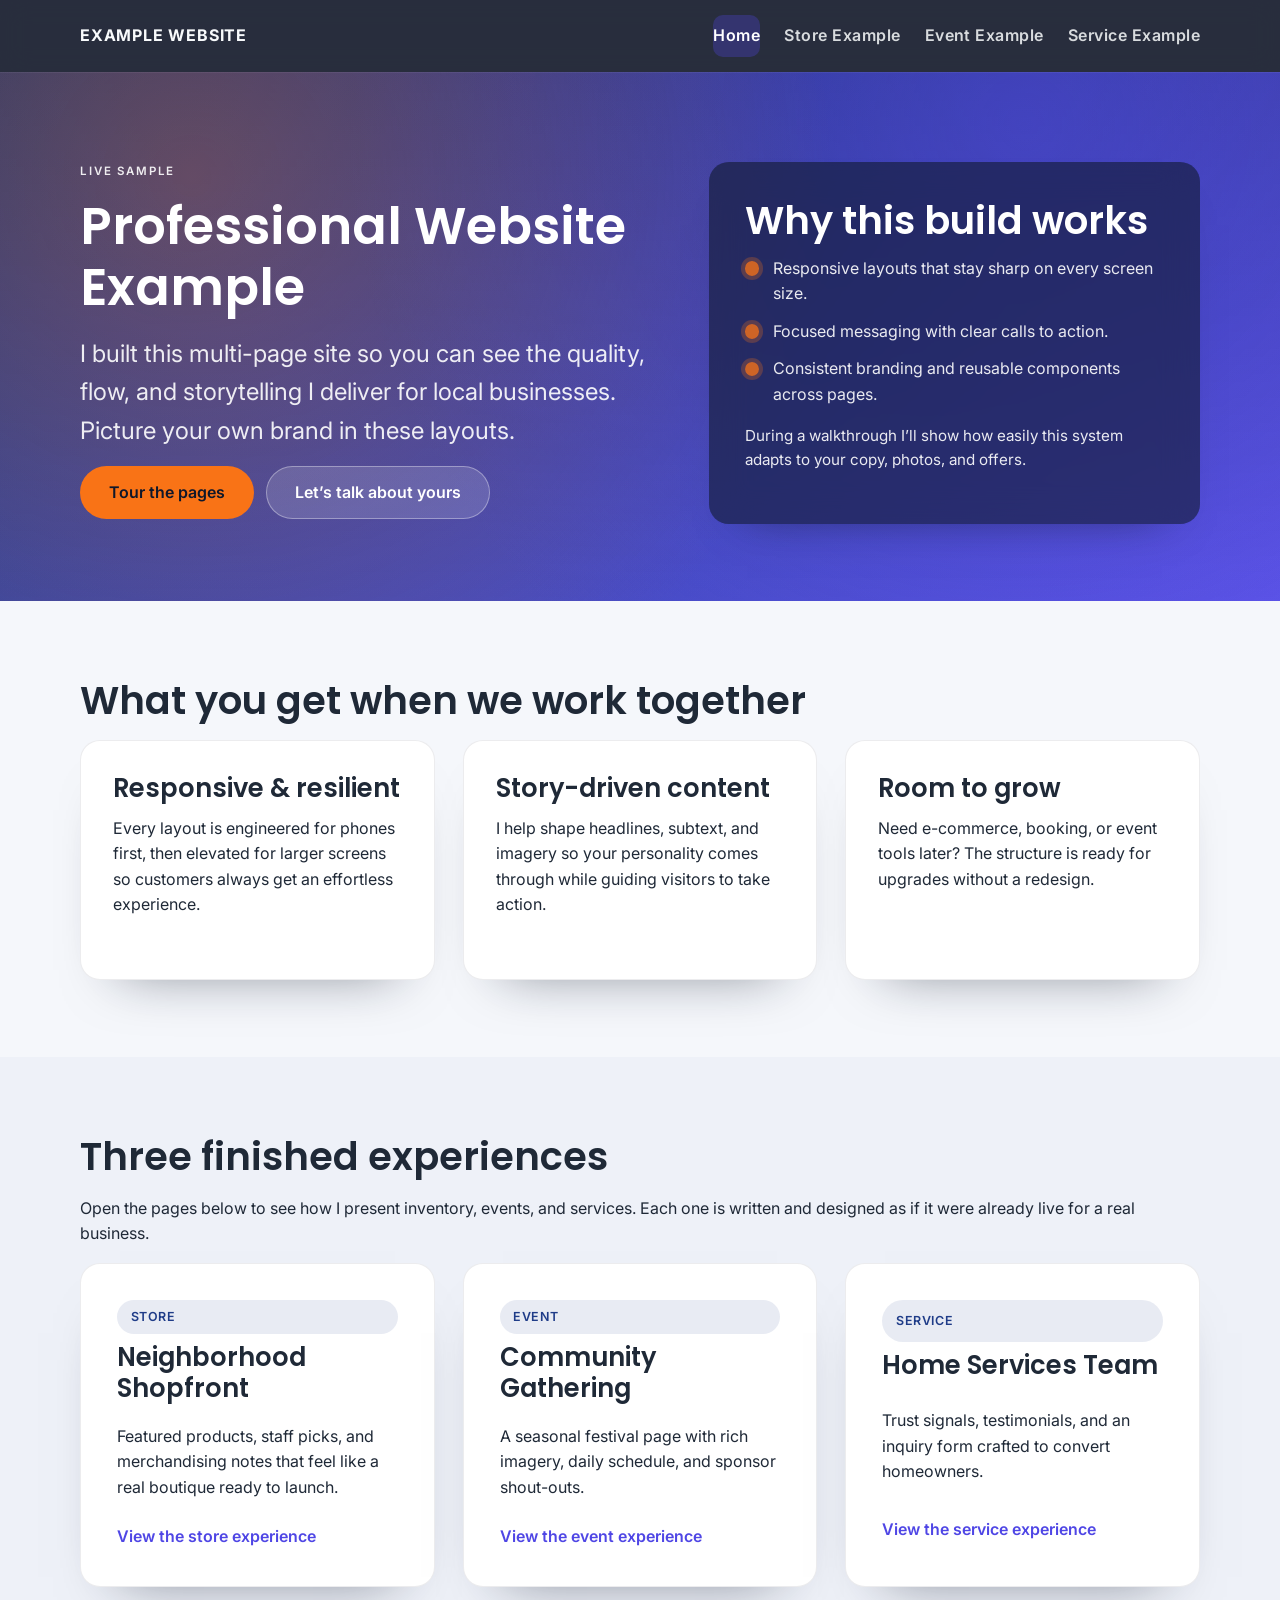
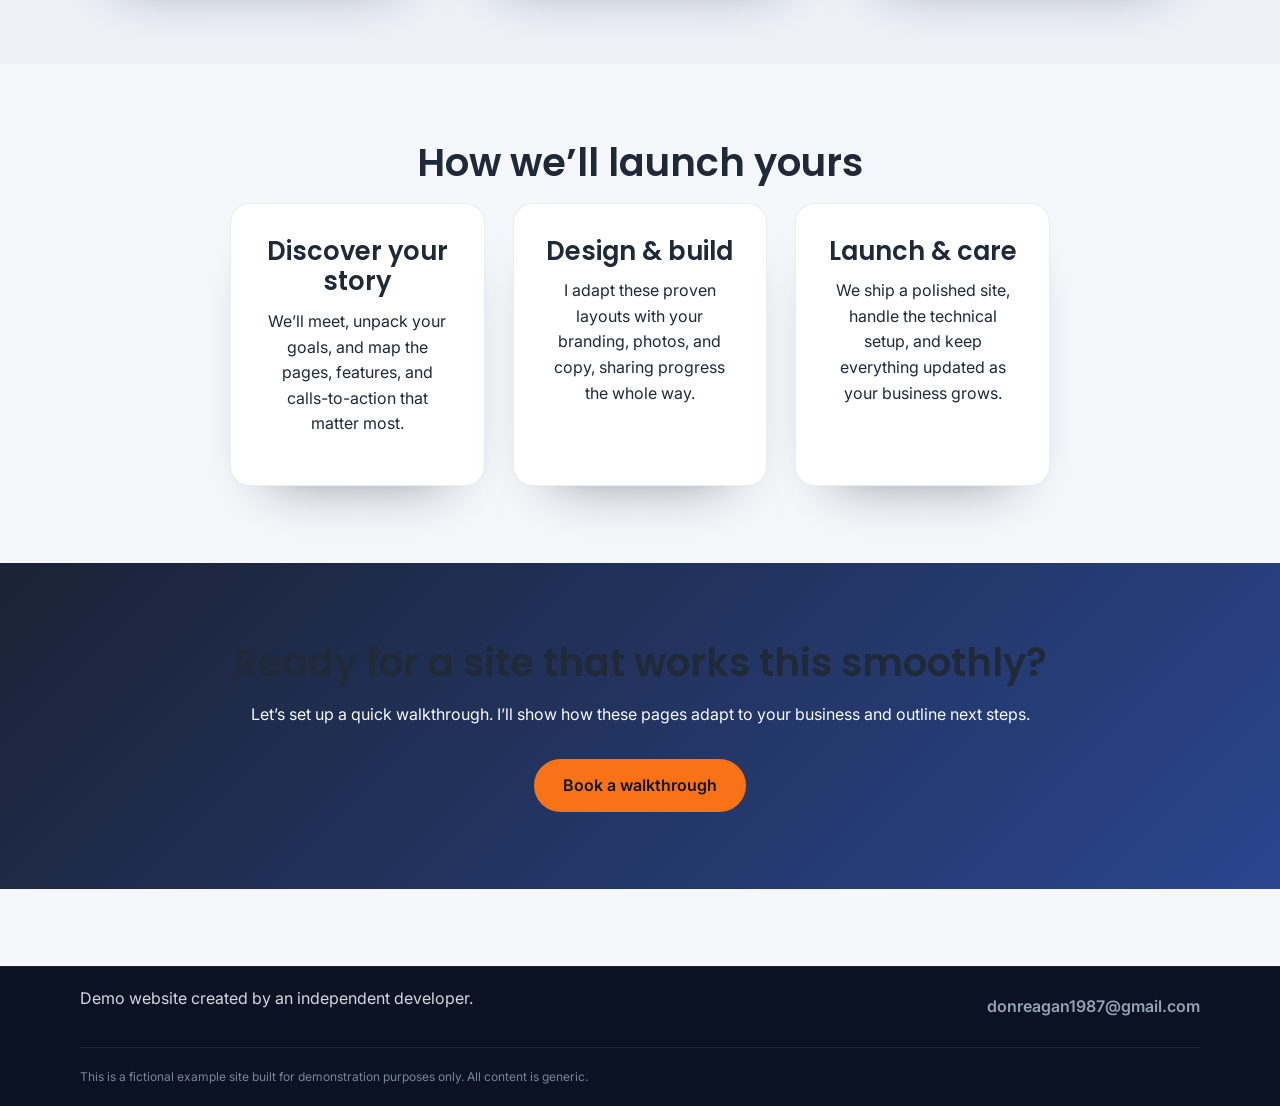
==== commit 8f0e71cf: "updated landing page to be directed towards potential clients." ====
--- a/index.html
+++ b/index.html
@@ -30,23 +30,23 @@
     <section class="hero hero-home">
       <div class="container hero-layout" data-animate="fade-up">
         <div class="hero-copy flow">
-          <p class="eyebrow">Finished demo</p>
+          <p class="eyebrow">Live sample</p>
           <h1>Professional Website Example</h1>
-          <p class="lead">A complete demo of what your business website could look like. Explore three polished experiences for stores, events, and service providers.</p>
+          <p class="lead">I built this multi-page site so you can see the quality, flow, and storytelling I deliver for local businesses. Picture your own brand in these layouts.</p>
           <div class="hero-actions">
-            <a class="button primary" href="#examples">View the examples below</a>
-            <a class="button ghost" href="mailto:donreagan1987@gmail.com?subject=Website%20Contact">Contact for a walkthrough</a>
+            <a class="button primary" href="#examples">Tour the pages</a>
+            <a class="button ghost" href="mailto:donreagan1987@gmail.com?subject=Website%20Contact">Let’s talk about yours</a>
           </div>
         </div>
         <div class="hero-card" data-animate="fade-up" data-animate-delay="140">
           <div class="hero-card-inner flow">
-            <h2>Highlights in this demo</h2>
+            <h2>Why this build works</h2>
             <ul class="hero-highlights">
-              <li>Responsive layouts for any screen size</li>
-              <li>Clear navigation and focused messaging</li>
-              <li>Consistent branding across every page</li>
+              <li>Responsive layouts that stay sharp on every screen size.</li>
+              <li>Focused messaging with clear calls to action.</li>
+              <li>Consistent branding and reusable components across pages.</li>
             </ul>
-            <p class="hero-meta">Use this live site to show prospects exactly how a professional build can look and feel.</p>
+            <p class="hero-meta">During a walkthrough I’ll show how easily this system adapts to your copy, photos, and offers.</p>
           </div>
         </div>
       </div>
@@ -54,19 +54,19 @@
 
     <section class="section" data-animate="fade-up">
       <div class="container flow">
-        <h2>What this system demonstrates</h2>
+        <h2>What you get when we work together</h2>
         <div class="grid trio">
           <article class="card service-card">
-            <h3>Responsive</h3>
-            <p>Each page adapts to phones, tablets, and desktops with thoughtful spacing, readable type, and touch-friendly navigation.</p>
+            <h3>Responsive &amp; resilient</h3>
+            <p>Every layout is engineered for phones first, then elevated for larger screens so customers always get an effortless experience.</p>
           </article>
           <article class="card service-card">
-            <h3>Editable</h3>
-            <p>Content blocks are structured with plain HTML, making it easy to swap in real copy, imagery, and calls to action.</p>
+            <h3>Story-driven content</h3>
+            <p>I help shape headlines, subtext, and imagery so your personality comes through while guiding visitors to take action.</p>
           </article>
           <article class="card service-card">
-            <h3>Expandable</h3>
-            <p>Sections are organized so you can add forms, inventory, ticketing, or scheduling tools without redesigning the site.</p>
+            <h3>Room to grow</h3>
+            <p>Need e-commerce, booking, or event tools later? The structure is ready for upgrades without a redesign.</p>
           </article>
         </div>
       </div>
@@ -74,26 +74,26 @@
 
     <section id="examples" class="section section-alt" data-animate="fade-up">
       <div class="container flow">
-        <h2>Three complete examples</h2>
-        <p>These pages are finished mockups ready to demo for any local business owner. Open each to explore the full layout and tone.</p>
+        <h2>Three finished experiences</h2>
+        <p>Open the pages below to see how I present inventory, events, and services. Each one is written and designed as if it were already live for a real business.</p>
         <div class="grid case-grid">
           <a class="card case-card" href="store.html">
             <span class="case-tag">Store</span>
             <h3>Neighborhood Shopfront</h3>
-            <p>Product listings, customer favorites, and merchandising callouts styled for a cozy retail business.</p>
-            <span class="case-link">Open the store example</span>
+            <p>Featured products, staff picks, and merchandising notes that feel like a real boutique ready to launch.</p>
+            <span class="case-link">View the store experience</span>
           </a>
           <a class="card case-card" href="event.html">
             <span class="case-tag">Event</span>
             <h3>Community Gathering</h3>
-            <p>Hero imagery, daily schedule, and sponsor highlights planned for a seasonal arts fair.</p>
-            <span class="case-link">Open the event example</span>
+            <p>A seasonal festival page with rich imagery, daily schedule, and sponsor shout-outs.</p>
+            <span class="case-link">View the event experience</span>
           </a>
           <a class="card case-card" href="service.html">
             <span class="case-tag">Service</span>
             <h3>Home Services Team</h3>
-            <p>Service list, testimonials, and a quote request form designed to build trust fast.</p>
-            <span class="case-link">Open the service example</span>
+            <p>Trust signals, testimonials, and an inquiry form crafted to convert homeowners.</p>
+            <span class="case-link">View the service experience</span>
           </a>
         </div>
       </div>
@@ -101,29 +101,29 @@
 
     <section class="section" data-animate="fade-up">
       <div class="container flow process">
-        <h2>How to use this demo</h2>
-        <ol class="process-list">
-          <li>
-            <h3>Walk-through ready</h3>
-            <p>Load any page on a tablet or laptop and guide prospects section by section, just like a finished project.</p>
-          </li>
-          <li>
-            <h3>Swap in real assets</h3>
-            <p>Replace placeholder imagery and copy with a client&apos;s content to present a customized preview.</p>
-          </li>
-          <li>
-            <h3>Extend when needed</h3>
-            <p>Add integrations such as checkout, ticketing, or scheduling while preserving the visual system.</p>
-          </li>
-        </ol>
+        <h2>How we’ll launch yours</h2>
+        <div class="grid trio">
+          <article class="card">
+            <h3>Discover your story</h3>
+            <p>We’ll meet, unpack your goals, and map the pages, features, and calls-to-action that matter most.</p>
+          </article>
+          <article class="card">
+            <h3>Design &amp; build</h3>
+            <p>I adapt these proven layouts with your branding, photos, and copy, sharing progress the whole way.</p>
+          </article>
+          <article class="card">
+            <h3>Launch &amp; care</h3>
+            <p>We ship a polished site, handle the technical setup, and keep everything updated as your business grows.</p>
+          </article>
+        </div>
       </div>
     </section>
 
     <section class="section callout" data-animate="fade-up">
       <div class="container flow">
-        <h2>Ready to demonstrate a polished online presence?</h2>
-        <p>Use this example site in meetings or send the link ahead of time so decision makers can explore every page.</p>
-        <a class="button primary" href="mailto:donreagan1987@gmail.com?subject=Website%20Contact">Request a guided tour</a>
+        <h2>Ready for a site that works this smoothly?</h2>
+        <p>Let’s set up a quick walkthrough. I’ll show how these pages adapt to your business and outline next steps.</p>
+        <a class="button primary" href="mailto:donreagan1987@gmail.com?subject=Website%20Contact">Book a walkthrough</a>
       </div>
     </section>
   </main>
